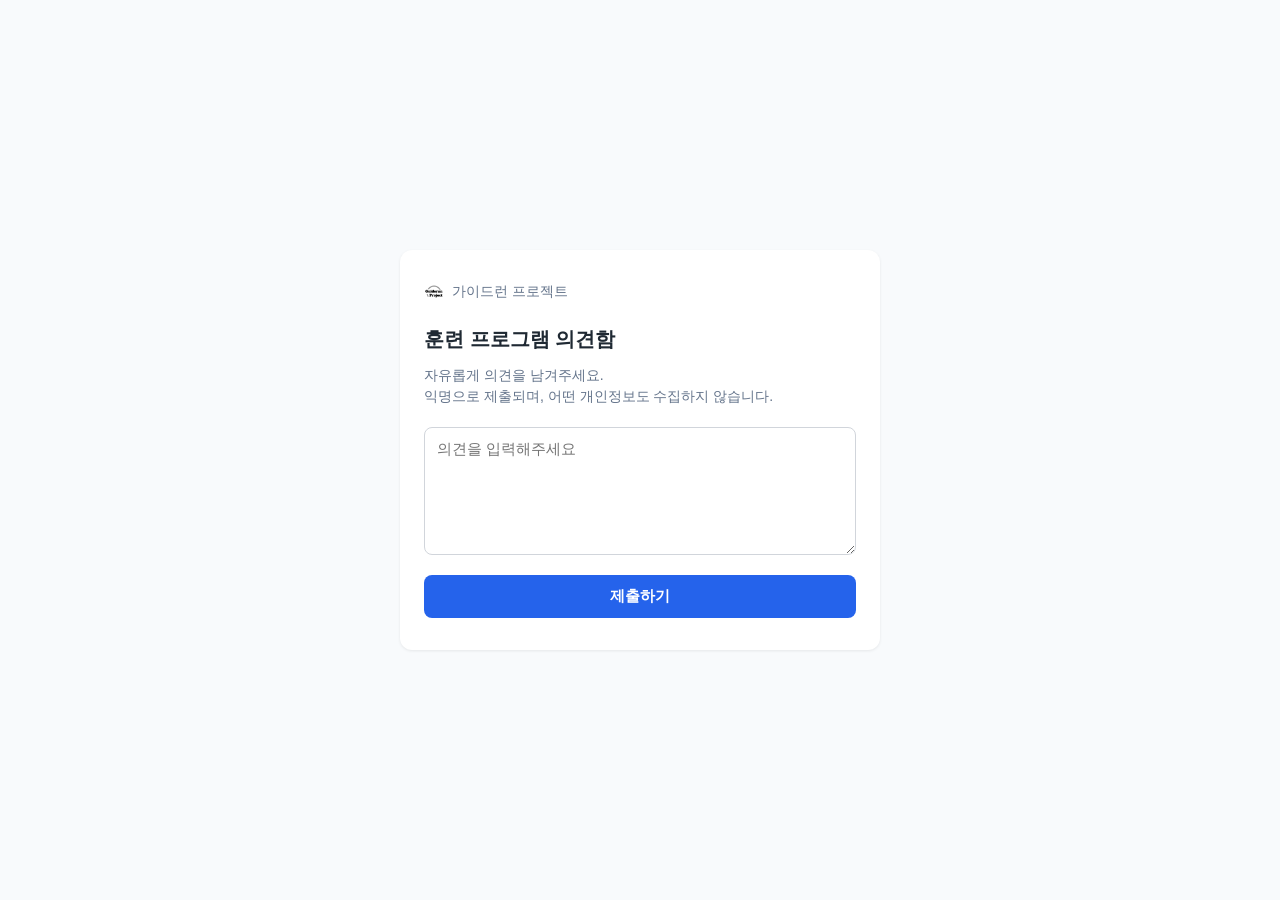
==== public/index.html @ 63908505 "fix: add aria-live to result message, scope Netlify publish to public/ Final review found the result" ====
<!DOCTYPE html>
<html lang="ko">
<head>
  <meta charset="UTF-8">
  <meta name="viewport" content="width=device-width, initial-scale=1.0">
  <meta name="robots" content="noindex, nofollow">
  <title>가이드런 프로젝트 - 의견함</title>
  <link rel="icon" href="/service_logo_black.png">
  <link rel="apple-touch-icon" href="/service_logo_black.png">
  <link rel="stylesheet" href="/styles.css">
</head>
<body>
  <main class="card">
    <header class="brand">
      <img src="/service_logo_black.png" alt="" class="brand-icon">
      <span class="brand-name">가이드런 프로젝트</span>
    </header>

    <h1>훈련 프로그램 의견함</h1>
    <p class="guide">
      자유롭게 의견을 남겨주세요.<br>
      익명으로 제출되며, 어떤 개인정보도 수집하지 않습니다.
    </p>

    <form id="feedback-form">
      <textarea
        id="feedback"
        name="feedback"
        rows="6"
        placeholder="의견을 입력해주세요"
        required
      ></textarea>

      <div class="visually-hidden">
        <label for="website">웹사이트</label>
        <input type="text" id="website" name="website" tabindex="-1" autocomplete="off">
      </div>

      <button type="submit" id="submit-button">제출하기</button>
    </form>

    <p id="result-message" class="result-message" hidden aria-live="polite" role="status"></p>
  </main>

  <script src="/app.js" defer></script>
</body>
</html>
---- styles.css ----
:root {
  --accent: #2563eb;
  --bg: #f8fafc;
  --text: #1f2933;
}

* {
  box-sizing: border-box;
}

body {
  margin: 0;
  min-height: 100vh;
  display: flex;
  align-items: center;
  justify-content: center;
  background: var(--bg);
  color: var(--text);
  font-family: -apple-system, BlinkMacSystemFont, "Segoe UI", Roboto, sans-serif;
  padding: 24px;
}

.card {
  width: 100%;
  max-width: 480px;
  background: #fff;
  border-radius: 12px;
  padding: 32px 24px;
  box-shadow: 0 1px 3px rgba(0, 0, 0, 0.08);
}

.brand {
  display: flex;
  align-items: center;
  gap: 8px;
  margin-bottom: 24px;
}

.brand-icon {
  width: 20px;
  height: 20px;
}

.brand-name {
  font-size: 14px;
  color: #64748b;
}

h1 {
  font-size: 20px;
  margin: 0 0 12px;
}

.guide {
  font-size: 14px;
  color: #64748b;
  line-height: 1.5;
  margin: 0 0 20px;
}

textarea {
  width: 100%;
  padding: 12px;
  font-size: 15px;
  border: 1px solid #d1d5db;
  border-radius: 8px;
  resize: vertical;
  font-family: inherit;
}

button {
  display: block;
  width: 100%;
  margin-top: 16px;
  padding: 12px;
  font-size: 15px;
  font-weight: 600;
  color: #fff;
  background: var(--accent);
  border: none;
  border-radius: 8px;
  cursor: pointer;
}

button:disabled {
  opacity: 0.6;
  cursor: not-allowed;
}

.result-message {
  margin-top: 16px;
  font-size: 14px;
  text-align: center;
}

.visually-hidden {
  position: absolute;
  width: 1px;
  height: 1px;
  overflow: hidden;
  clip: rect(0 0 0 0);
  white-space: nowrap;
}
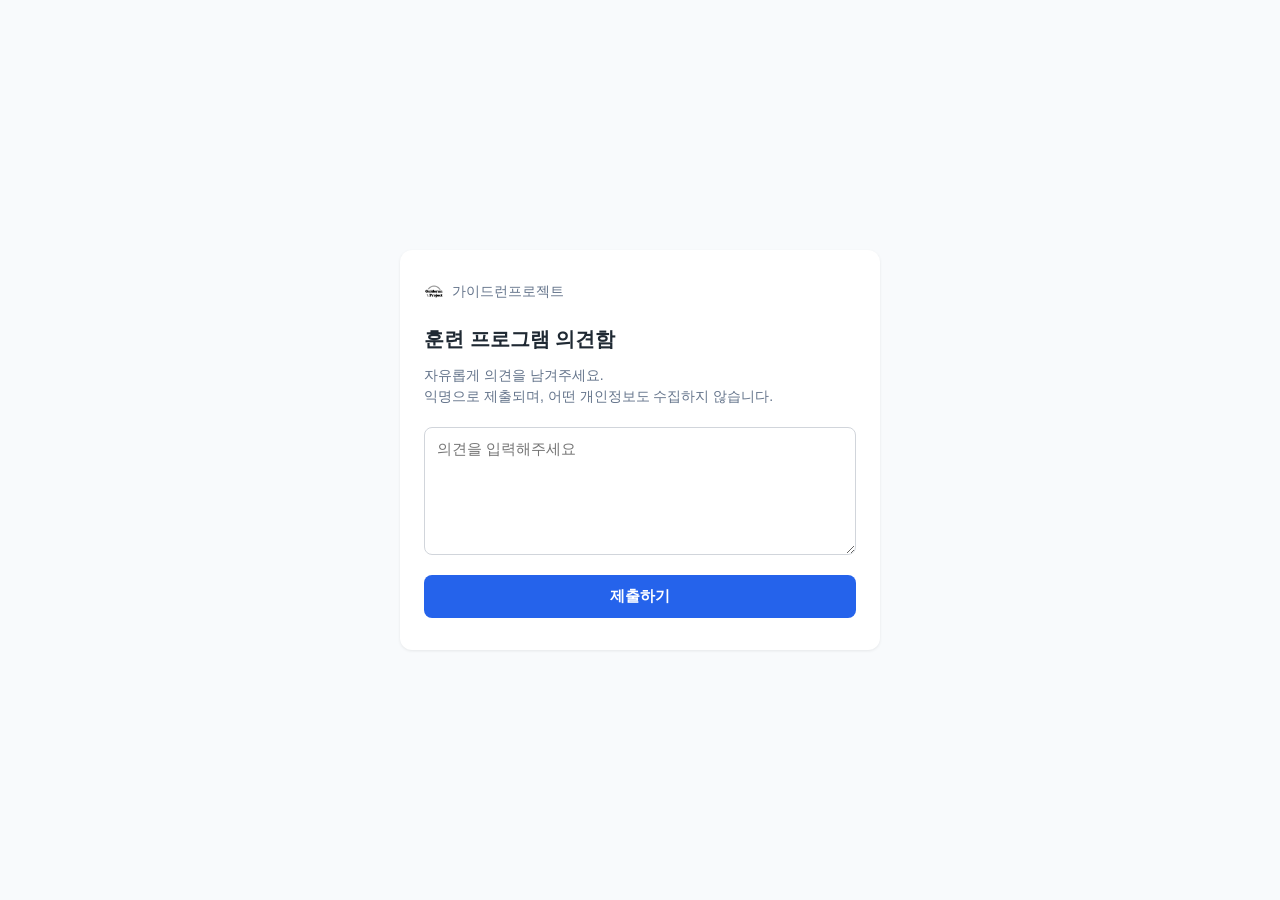
==== commit 5190b146: "style: standardize HTML formatting and indentation in index.html" ====
--- a/public/index.html
+++ b/public/index.html
@@ -1,47 +1,59 @@
-<!DOCTYPE html>
+<!doctype html>
 <html lang="ko">
-<head>
-  <meta charset="UTF-8">
-  <meta name="viewport" content="width=device-width, initial-scale=1.0">
-  <meta name="robots" content="noindex, nofollow">
-  <title>가이드런 프로젝트 - 의견함</title>
-  <link rel="icon" href="/service_logo_black.png">
-  <link rel="apple-touch-icon" href="/service_logo_black.png">
-  <link rel="stylesheet" href="/styles.css">
-</head>
-<body>
-  <main class="card">
-    <header class="brand">
-      <img src="/service_logo_black.png" alt="" class="brand-icon">
-      <span class="brand-name">가이드런 프로젝트</span>
-    </header>
+  <head>
+    <meta charset="UTF-8" />
+    <meta name="viewport" content="width=device-width, initial-scale=1.0" />
+    <meta name="robots" content="noindex, nofollow" />
+    <title>가이드런프로젝트 - 의견함</title>
+    <link rel="icon" href="/service_logo_black.png" />
+    <link rel="apple-touch-icon" href="/service_logo_black.png" />
+    <link rel="stylesheet" href="/styles.css" />
+  </head>
+  <body>
+    <main class="card">
+      <header class="brand">
+        <img src="/service_logo_black.png" alt="" class="brand-icon" />
+        <span class="brand-name">가이드런프로젝트</span>
+      </header>
 
-    <h1>훈련 프로그램 의견함</h1>
-    <p class="guide">
-      자유롭게 의견을 남겨주세요.<br>
-      익명으로 제출되며, 어떤 개인정보도 수집하지 않습니다.
-    </p>
+      <h1>훈련 프로그램 의견함</h1>
+      <p class="guide">
+        자유롭게 의견을 남겨주세요.<br />
+        익명으로 제출되며, 어떤 개인정보도 수집하지 않습니다.
+      </p>
 
-    <form id="feedback-form">
-      <textarea
-        id="feedback"
-        name="feedback"
-        rows="6"
-        placeholder="의견을 입력해주세요"
-        required
-      ></textarea>
+      <form id="feedback-form">
+        <textarea
+          id="feedback"
+          name="feedback"
+          rows="6"
+          placeholder="의견을 입력해주세요"
+          required
+        ></textarea>
 
-      <div class="visually-hidden">
-        <label for="website">웹사이트</label>
-        <input type="text" id="website" name="website" tabindex="-1" autocomplete="off">
-      </div>
+        <div class="visually-hidden">
+          <label for="website">웹사이트</label>
+          <input
+            type="text"
+            id="website"
+            name="website"
+            tabindex="-1"
+            autocomplete="off"
+          />
+        </div>
 
-      <button type="submit" id="submit-button">제출하기</button>
-    </form>
+        <button type="submit" id="submit-button">제출하기</button>
+      </form>
 
-    <p id="result-message" class="result-message" hidden aria-live="polite" role="status"></p>
-  </main>
+      <p
+        id="result-message"
+        class="result-message"
+        hidden
+        aria-live="polite"
+        role="status"
+      ></p>
+    </main>
 
-  <script src="/app.js" defer></script>
-</body>
+    <script src="/app.js" defer></script>
+  </body>
 </html>
